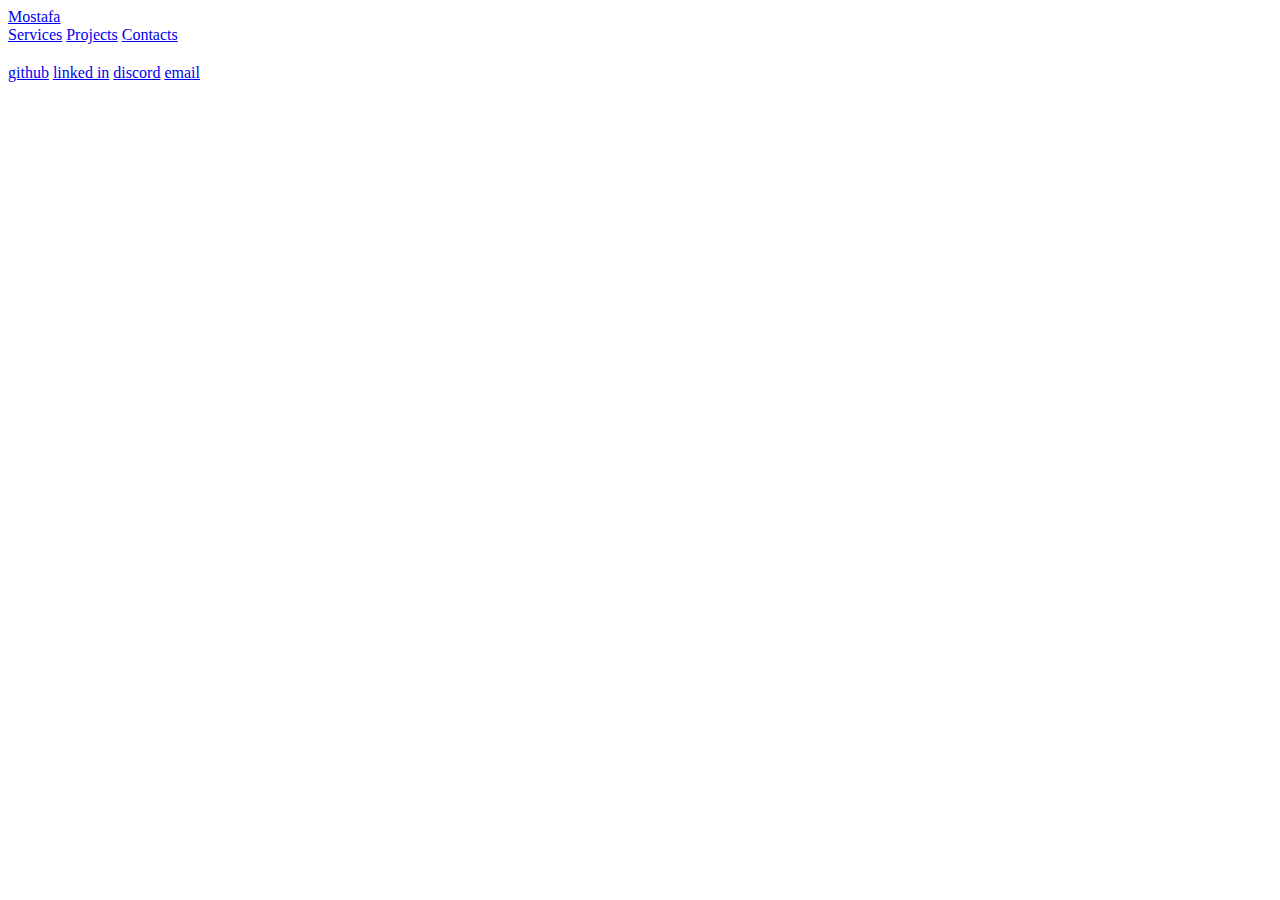
==== index.html @ 02acd8f5 "nothin" ====
<!DOCTYPE html>
<html lang="en">
<head>
    <meta charset="UTF-8">
    <meta name="viewport" content="width=device-width, initial-scale=1.0">
    <link rel="stylesheet" href="style.css">
    <link rel="stylesheet" href="https://cdnjs.cloudflare.com/ajax/libs/font-awesome/6.5.1/css/all.min.css">
    <title>Mostafa Ghobashy</title>
</head>
<body>
    <header>
        <a href="#" class="logo">Mostafa</a>
        <nav class="navigation">
            <a href="#services">Services</a>
            <a href="#projects">Projects</a>
            <a href="#contact">Contacts</a>
        </nav>
    </header>
    <section class="main">
        <div>
            <h2></h2>
            <h3></h3>
            <a href="#projects" class="main-btn"></a>
        </div>
        <div class="social">
            <a href="#github">github</a>
            <a href="#linked_in">linked in</a>
            <a href="#discord">discord</a>
            <a href="#e-mail">email</a>
        </div>
    </section>
</body>
</html>
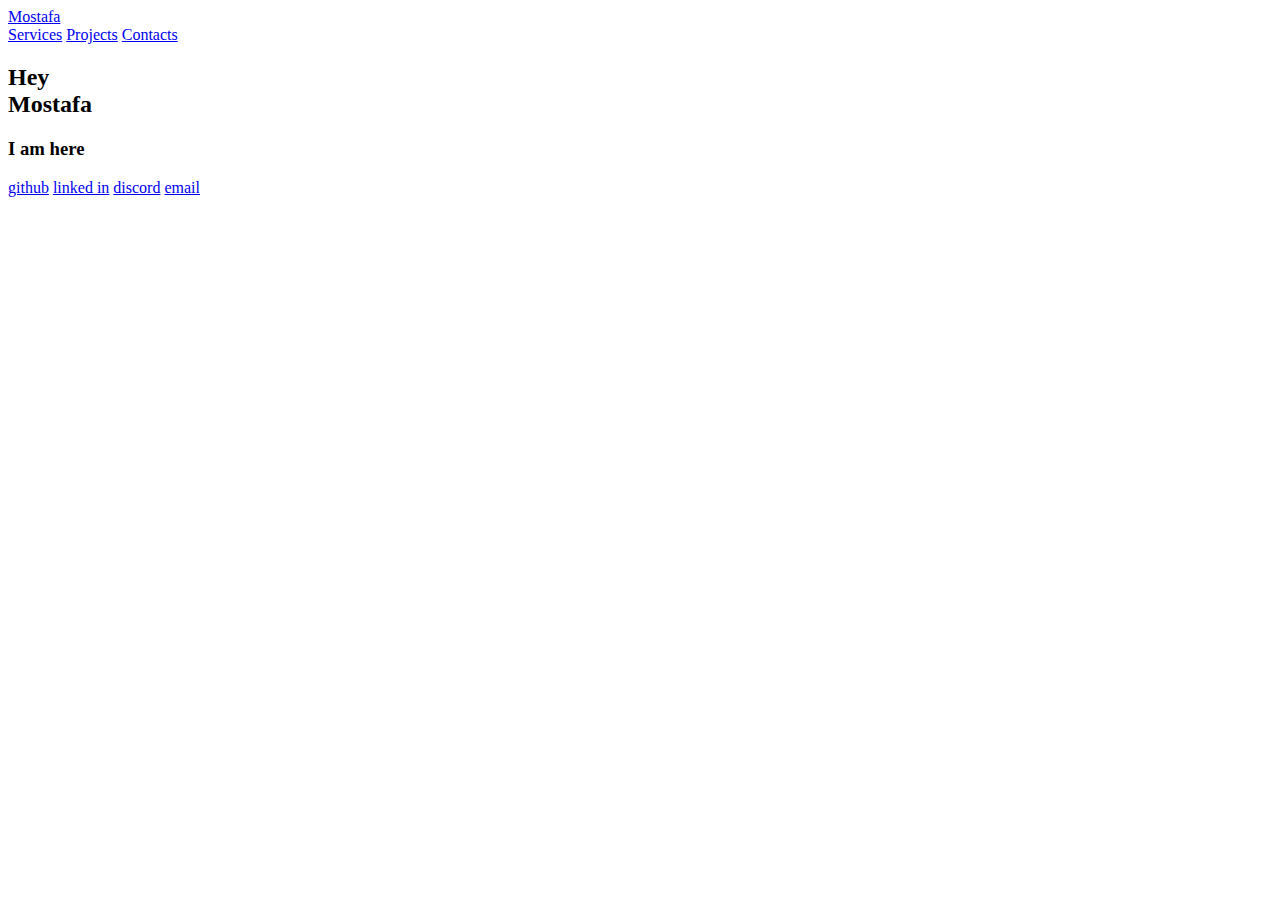
==== commit 093f8366: "test" ====
--- a/index.html
+++ b/index.html
@@ -18,8 +18,8 @@
     </header>
     <section class="main">
         <div>
-            <h2></h2>
-            <h3></h3>
+            <h2>Hey<br><span>Mostafa</span></h2>
+            <h3>I am here</h3>
             <a href="#projects" class="main-btn"></a>
         </div>
         <div class="social">
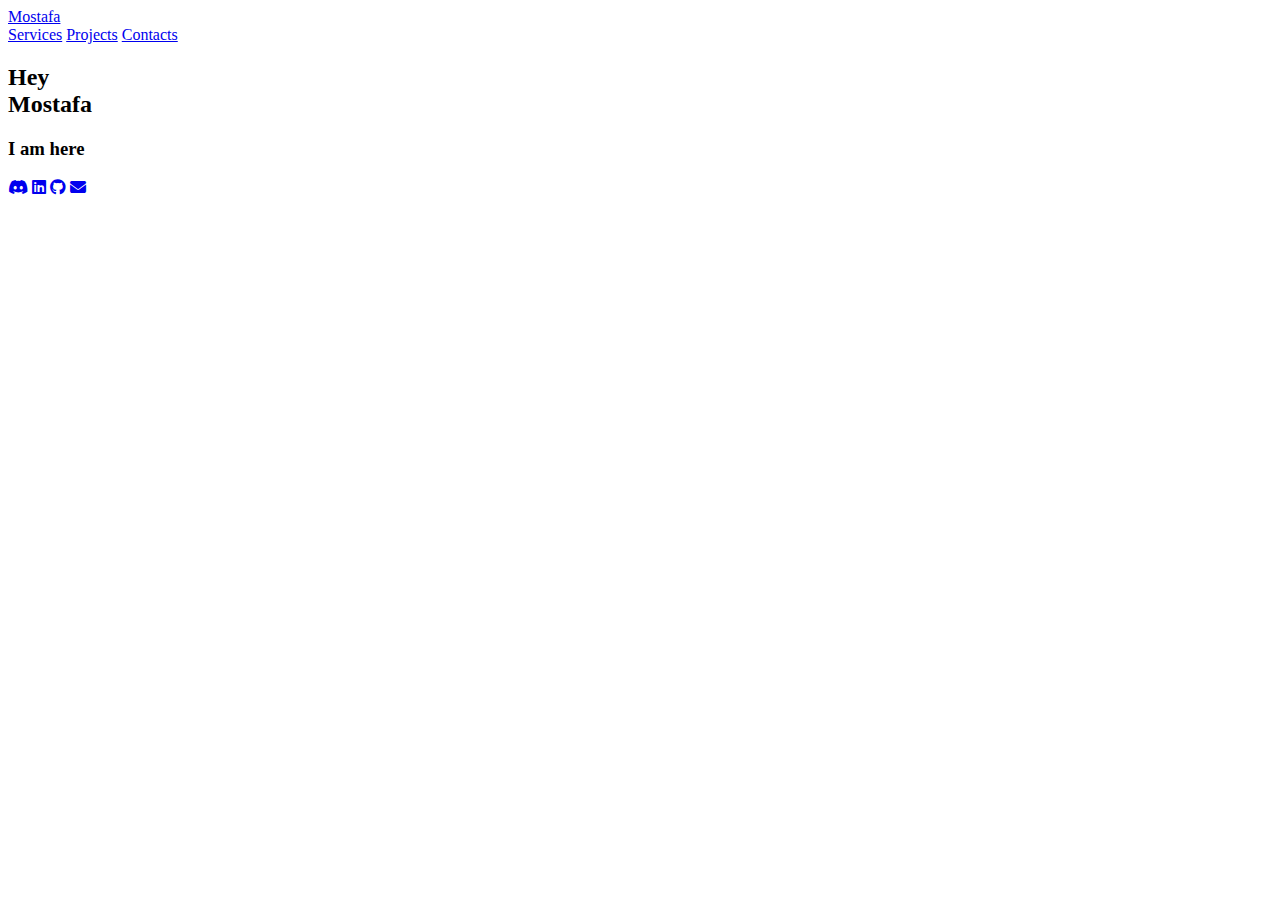
==== commit 1900c33f: "added icons" ====
--- a/index.html
+++ b/index.html
@@ -23,10 +23,10 @@
             <a href="#projects" class="main-btn"></a>
         </div>
         <div class="social">
-            <a href="#github">github</a>
-            <a href="#linked_in">linked in</a>
-            <a href="#discord">discord</a>
-            <a href="#e-mail">email</a>
+            <a href="#github"><i class="fa-brands fa-discord"></i></a>
+            <a href="#linked_in"><i class="fa-brands fa-linkedin"></i></a>
+            <a href="#discord"><i class="fa-brands fa-github"></i></a>
+            <a href="#e-mail"><i class="fa-solid fa-envelope"></i></a>
         </div>
     </section>
 </body>
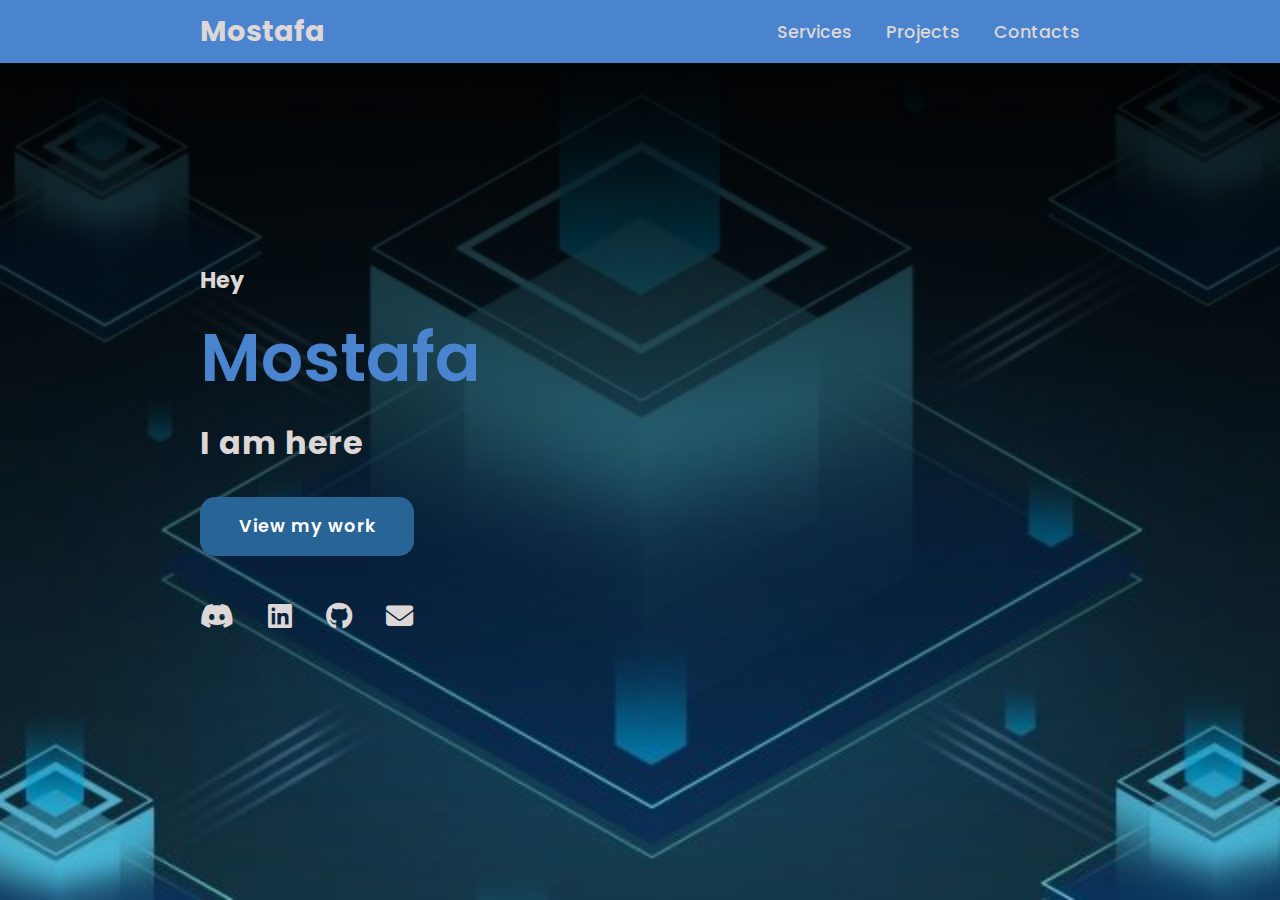
==== commit 612ad625: "finish main" ====
--- a/index.html
+++ b/index.html
@@ -20,13 +20,13 @@
         <div>
             <h2>Hey<br><span>Mostafa</span></h2>
             <h3>I am here</h3>
-            <a href="#projects" class="main-btn"></a>
-        </div>
-        <div class="social">
-            <a href="#github"><i class="fa-brands fa-discord"></i></a>
-            <a href="#linked_in"><i class="fa-brands fa-linkedin"></i></a>
-            <a href="#discord"><i class="fa-brands fa-github"></i></a>
-            <a href="#e-mail"><i class="fa-solid fa-envelope"></i></a>
+            <a href="#projects" class="main-btn">View my work</a>
+            <div class="social">
+                <a href="#github"><i class="fa-brands fa-discord"></i></a>
+                <a href="#linked_in"><i class="fa-brands fa-linkedin"></i></a>
+                <a href="#discord"><i class="fa-brands fa-github"></i></a>
+                <a href="#e-mail"><i class="fa-solid fa-envelope"></i></a>
+            </div>
         </div>
     </section>
 </body>
--- a/style.css
+++ b/style.css
@@ -0,0 +1,112 @@
+@import url('https://fonts.googleapis.com/css2?family=Poppins:ital,wght@0,100;0,200;0,300;0,400;0,500;0,600;0,700;0,800;0,900;1,100;1,200;1,300;1,400;1,500;1,600;1,700;1,800;1,900&display=swap');
+
+:root {
+    --title: #ddd7d7;
+    --black-font: #1F201B;
+    --bg: #14286E;
+    --big-font: #4b84ce;
+}
+
+* {
+    font-family: "Poppins", sans-serif;
+    margin: 0;
+    padding: 0;
+    box-sizing: border-box;
+    scroll-behavior: smooth;
+}
+
+header {
+    background-color: var(--big-font);
+    width: 100%;
+    position: fixed;
+    z-index: 99;
+    display: flex;
+    justify-content: space-between;
+    align-items: center;
+    padding: 10px 200px;
+}
+
+.logo {
+    text-decoration: none;
+    color: var(--title);
+    text-transform: capitalize;
+    font-weight: 700;
+    font-size: 1.8em;
+}
+
+.navigation a {
+    text-decoration: none;
+    color: var(--title);
+    font-size: 1.1em;
+    font-weight: 500;
+    padding-left: 30px  ;
+}
+
+.navigation a:hover {
+    color: rgb(50, 50, 50);
+}
+
+section {
+    padding: 100px 200px;
+}
+
+.main {
+    width: 100%;
+    min-height: 100vh;
+    max-width: 100%;
+    display: flex;
+    align-items: center;
+    /*background: url(res/bg.png);*/
+    background-size: cover;
+    background-position: center;
+    background-image: linear-gradient(black, rgba(0, 0, 0, 0)), url(res/bg.jpg);
+}
+
+.main h2 {
+    font-size: 1.4em;
+    font-weight: 500px;
+    color: var(--title);
+}
+
+.main h2 span {
+    display: inline-block;
+    margin-top: 10px;
+    color: var(--big-font);
+    font-size: 3em;
+    font-weight: 600;
+}
+
+.main h3 {
+    color: var(--title);
+    font-size: 2em;
+    font-weight: 700;
+    letter-spacing: 1px;
+    margin-top: 10px;
+    margin-bottom: 30px;
+}
+
+.main-btn {
+    text-decoration: none;
+    color: white;
+    border-radius: 15px;
+    background-color: rgb(40, 100, 150);
+    font-size: 1.1em;
+    font-weight: 600;
+    display: inline-block;
+    padding: 0.9375em 2.1875em;
+    letter-spacing: 1px;
+    margin-bottom: 40px;
+    transition: 0.7s ease;
+}
+
+.main-btn:hover {
+    background-color: rgb(40, 50, 150);
+    transform: scale(1.1);
+}
+
+.social a {
+    text-decoration: none;
+    color: var(--title);
+    font-size: 1.7em;
+    padding-right: 30px;
+}
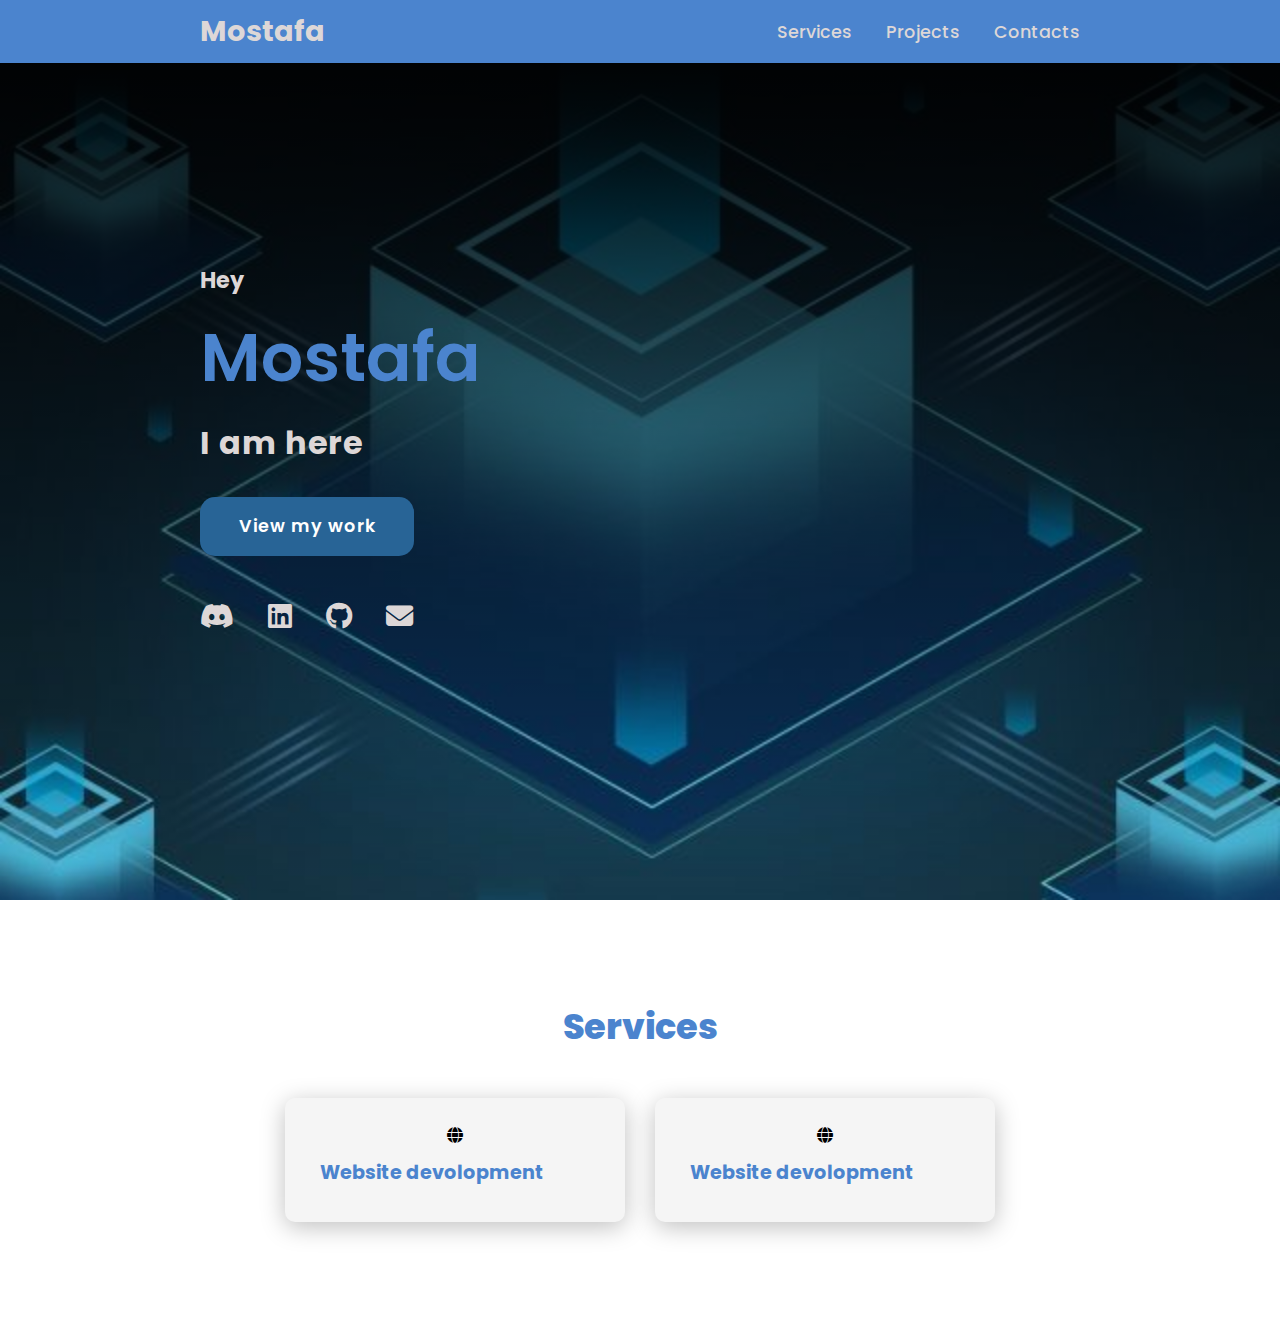
==== commit 10743d26: "finished services styling" ====
--- a/index.html
+++ b/index.html
@@ -22,10 +22,27 @@
             <h3>I am here</h3>
             <a href="#projects" class="main-btn">View my work</a>
             <div class="social">
-                <a href="#github"><i class="fa-brands fa-discord"></i></a>
+                <a href="#discord"><i class="fa-brands fa-discord"></i></a>
                 <a href="#linked_in"><i class="fa-brands fa-linkedin"></i></a>
-                <a href="#discord"><i class="fa-brands fa-github"></i></a>
+                <a href="#github"><i class="fa-brands fa-github"></i></a>
                 <a href="#e-mail"><i class="fa-solid fa-envelope"></i></a>
+            </div>
+        </div>
+    </section>
+    <section class="cards" id="services">
+        <h2 class="title">Services</h2>
+        <div class="content">
+            <div class="card">
+                <div class="icon">
+                    <i class="fa-solid fa-globe"></i>
+                </div>
+                <div class="info"><h3>Website devolopment</h3></div>
+            </div>
+            <div class="card">
+                <div class="icon">
+                    <i class="fa-solid fa-globe"></i>
+                </div>
+                <div class="info"><h3>Website devolopment</h3></div>
             </div>
         </div>
     </section>
--- a/style.css
+++ b/style.css
@@ -5,6 +5,24 @@
     --black-font: #1F201B;
     --bg: #14286E;
     --big-font: #4b84ce;
+}
+
+::-webkit-scrollbar {
+    width: 6px;
+    height: 10px;
+}
+
+::-webkit-scrollbar-track {
+    background-color: #f1f1f1;
+}
+
+::-webkit-scrollbar-thumb {
+    background-color: #888;
+    border-radius: 5px;
+}
+
+::-webkit-scrollbar-thumb:hover {
+    background-color: #555;
 }
 
 * {
@@ -110,3 +128,44 @@
     font-size: 1.7em;
     padding-right: 30px;
 }
+
+.title {
+    display: flex;
+    justify-content: center;
+    color: var(--big-font);
+    font-size: 2.2em;
+    font-weight: 800;
+    margin-bottom: 30px;
+}
+
+.content {
+    display: flex;
+    justify-content: center;
+    flex-direction: row;
+    flex-wrap: wrap;
+}
+
+.card {
+    background-color: whitesmoke;
+    width: 21.25em;
+    box-shadow: 0 5px 25px rgba(1, 1, 1, 25%);
+    border-radius: 10px;
+    padding: 25px;
+    margin: 15px;
+    transition: 0.7s ease;
+}
+
+.card:hover {
+    transform: scale(1.1);
+}
+
+.icon {
+    text-align: center;
+}
+
+.info h3 {
+    color: var(--big-font);
+    font-size: 1.2em;
+    font-weight: 700;
+    margin: 10px;
+}
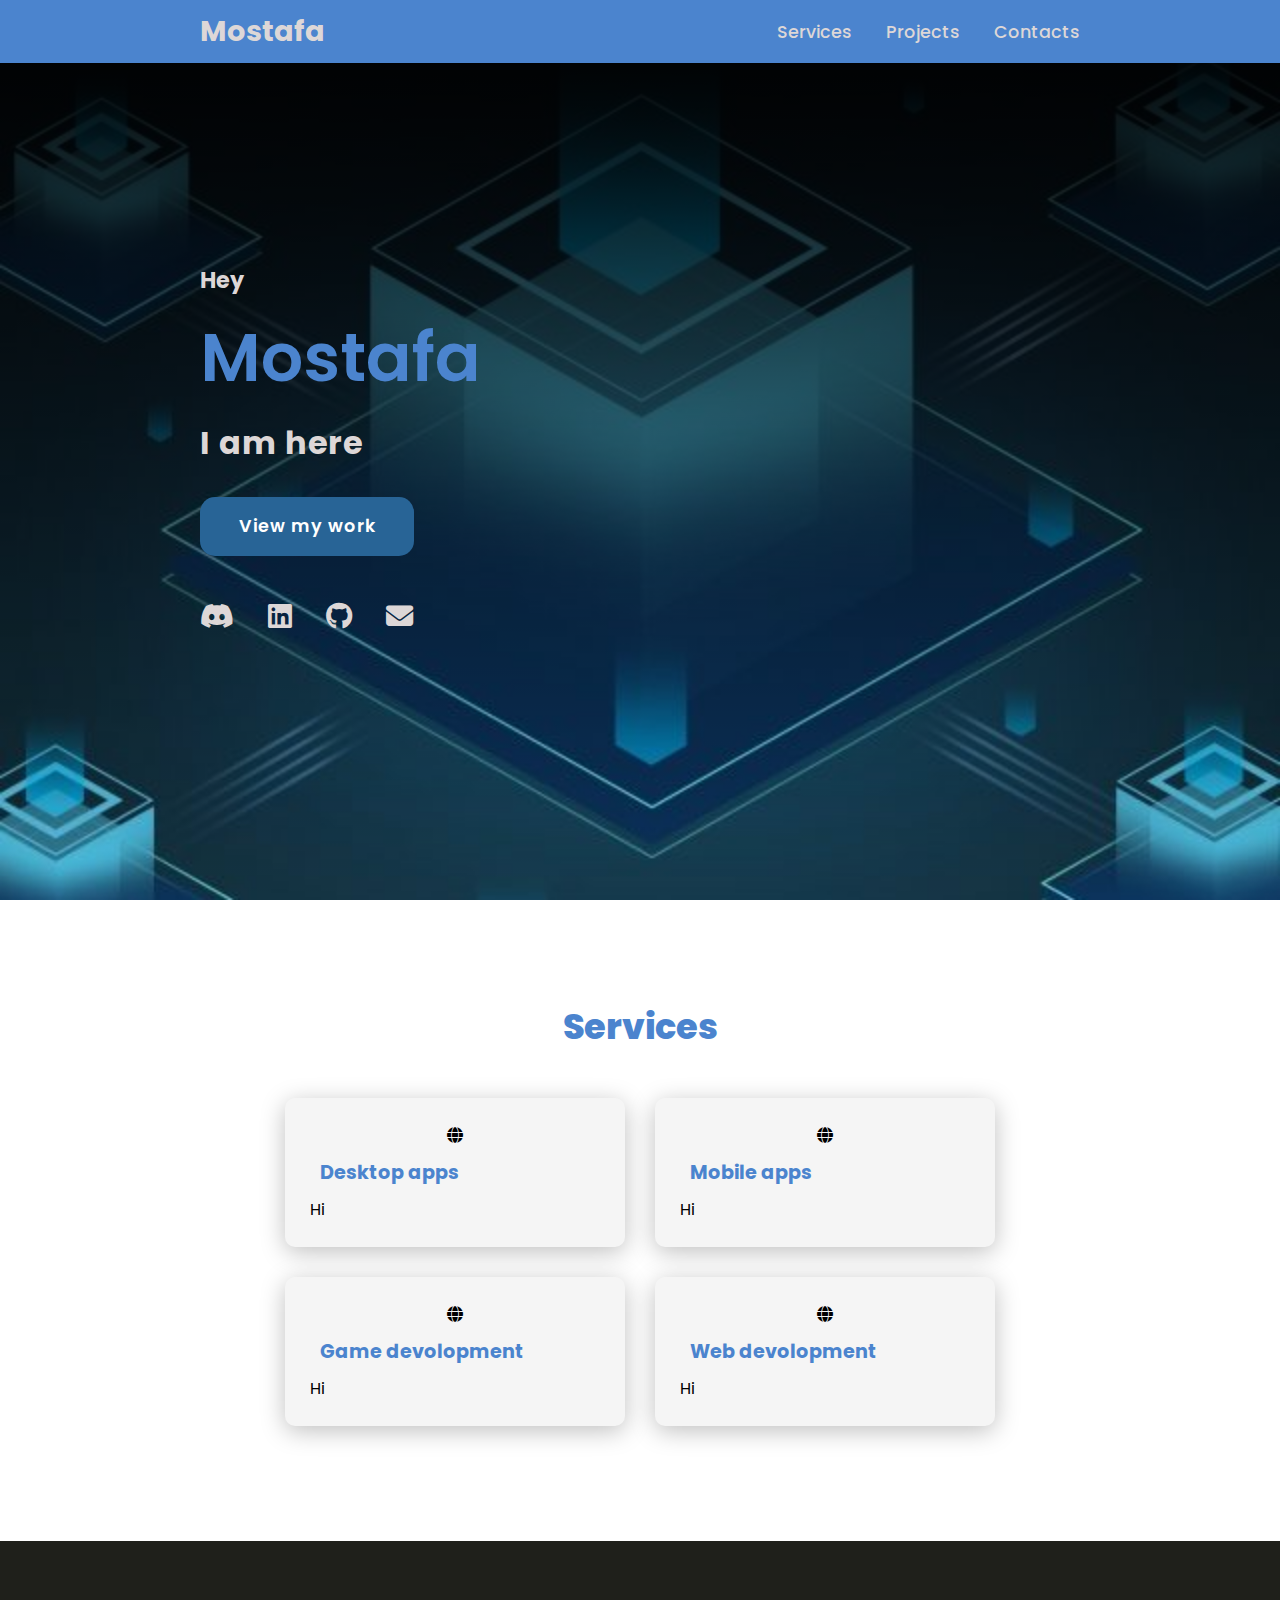
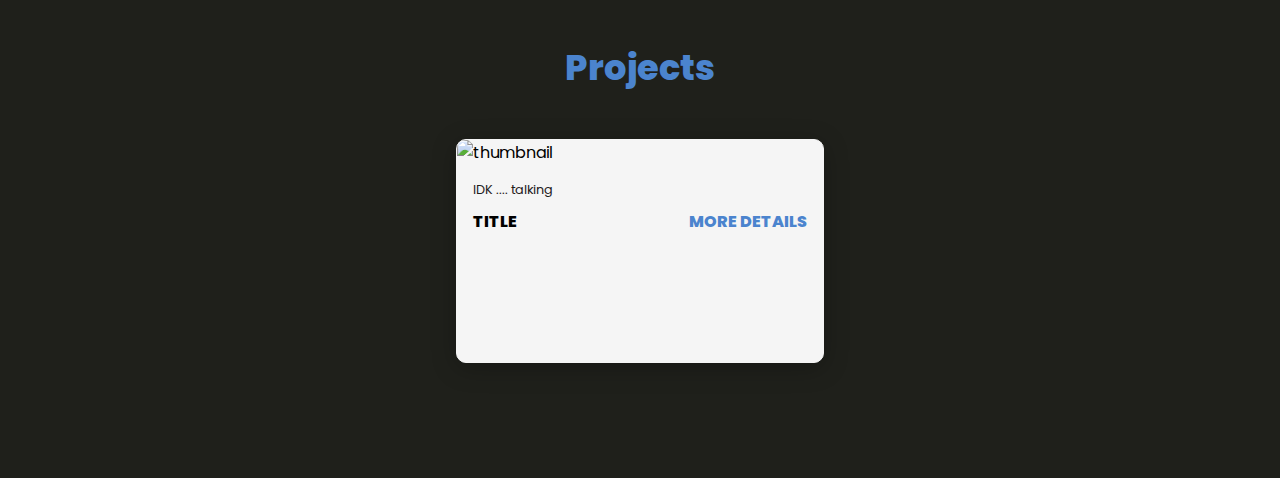
==== commit a8c7e6bf: "finished projects" ====
--- a/index.html
+++ b/index.html
@@ -36,13 +36,52 @@
                 <div class="icon">
                     <i class="fa-solid fa-globe"></i>
                 </div>
-                <div class="info"><h3>Website devolopment</h3></div>
+                <div class="info">
+                    <h3>Desktop apps</h3>
+                    <p>Hi</p>
+                </div>
             </div>
             <div class="card">
                 <div class="icon">
                     <i class="fa-solid fa-globe"></i>
                 </div>
-                <div class="info"><h3>Website devolopment</h3></div>
+                <div class="info">
+                    <h3>Mobile apps</h3>
+                    <p>Hi</p>
+                </div>
+            </div>
+            <div class="card">
+                <div class="icon">
+                    <i class="fa-solid fa-globe"></i>
+                </div>
+                <div class="info">
+                    <h3>Game devolopment</h3>
+                    <p>Hi</p>
+                </div>
+            </div>
+            <div class="card">
+                <div class="icon">
+                    <i class="fa-solid fa-globe"></i>
+                </div>
+                <div class="info">
+                    <h3>Web devolopment</h3>
+                    <p>Hi</p>
+                </div>
+            </div>
+        </div>
+    </section>
+    <section class="projects" id="projects">
+        <h2 class="title" id="projects">Projects</h2>
+        <div class="content">
+            <div class="project-card">
+                <div class="thumbnail"><img src="res/bg.png" alt="thumbnail"></div>
+                <div class="project-info">
+                    <p class="project-category">IDK .... talking</p>
+                    <strong class="project-title">
+                        <span>Title</span>
+                        <a href="#" class="more-det">More details</a>
+                    </strong>
+                </div>
             </div>
         </div>
     </section>
--- a/style.css
+++ b/style.css
@@ -169,3 +169,62 @@
     font-weight: 700;
     margin: 10px;
 }
+
+.projects {
+    background-color: var(--black-font);
+}
+
+.project-card {
+    background-color: whitesmoke;
+    border: 1px solid whitesmoke;
+    min-height: 14em;
+    width: 23em;
+    overflow: hidden;
+    box-shadow: 0 5px 25px rgba(1, 1, 1, 25%);
+    border-radius: 10px;
+    margin: 15px;
+    transition: 0.7s ease;
+}
+
+.projects .content {
+    margin-top: 30px;
+}
+
+.project-card:hover {
+    transform: scale(1.1);
+}
+
+.project-card:hover .thumbnail img {
+    opacity: 0.9;
+}
+
+.thumbnail img {
+    width: 100%;
+    transition: 0.7s ease;
+}
+
+.project-info {
+    padding: 1em;
+}
+
+.project-category {
+    font-size: 0.8em;
+    color: var(--black-font);
+}
+
+.project-title {
+    display: flex;
+    justify-content: space-between;
+    text-transform: uppercase;
+    margin-top: 10px;
+    font-weight: 800;
+}
+
+.more-det {
+    text-decoration: none;
+    color: var(--big-font);
+}
+
+.more-det:hover {
+    color: var(--black-font);
+}
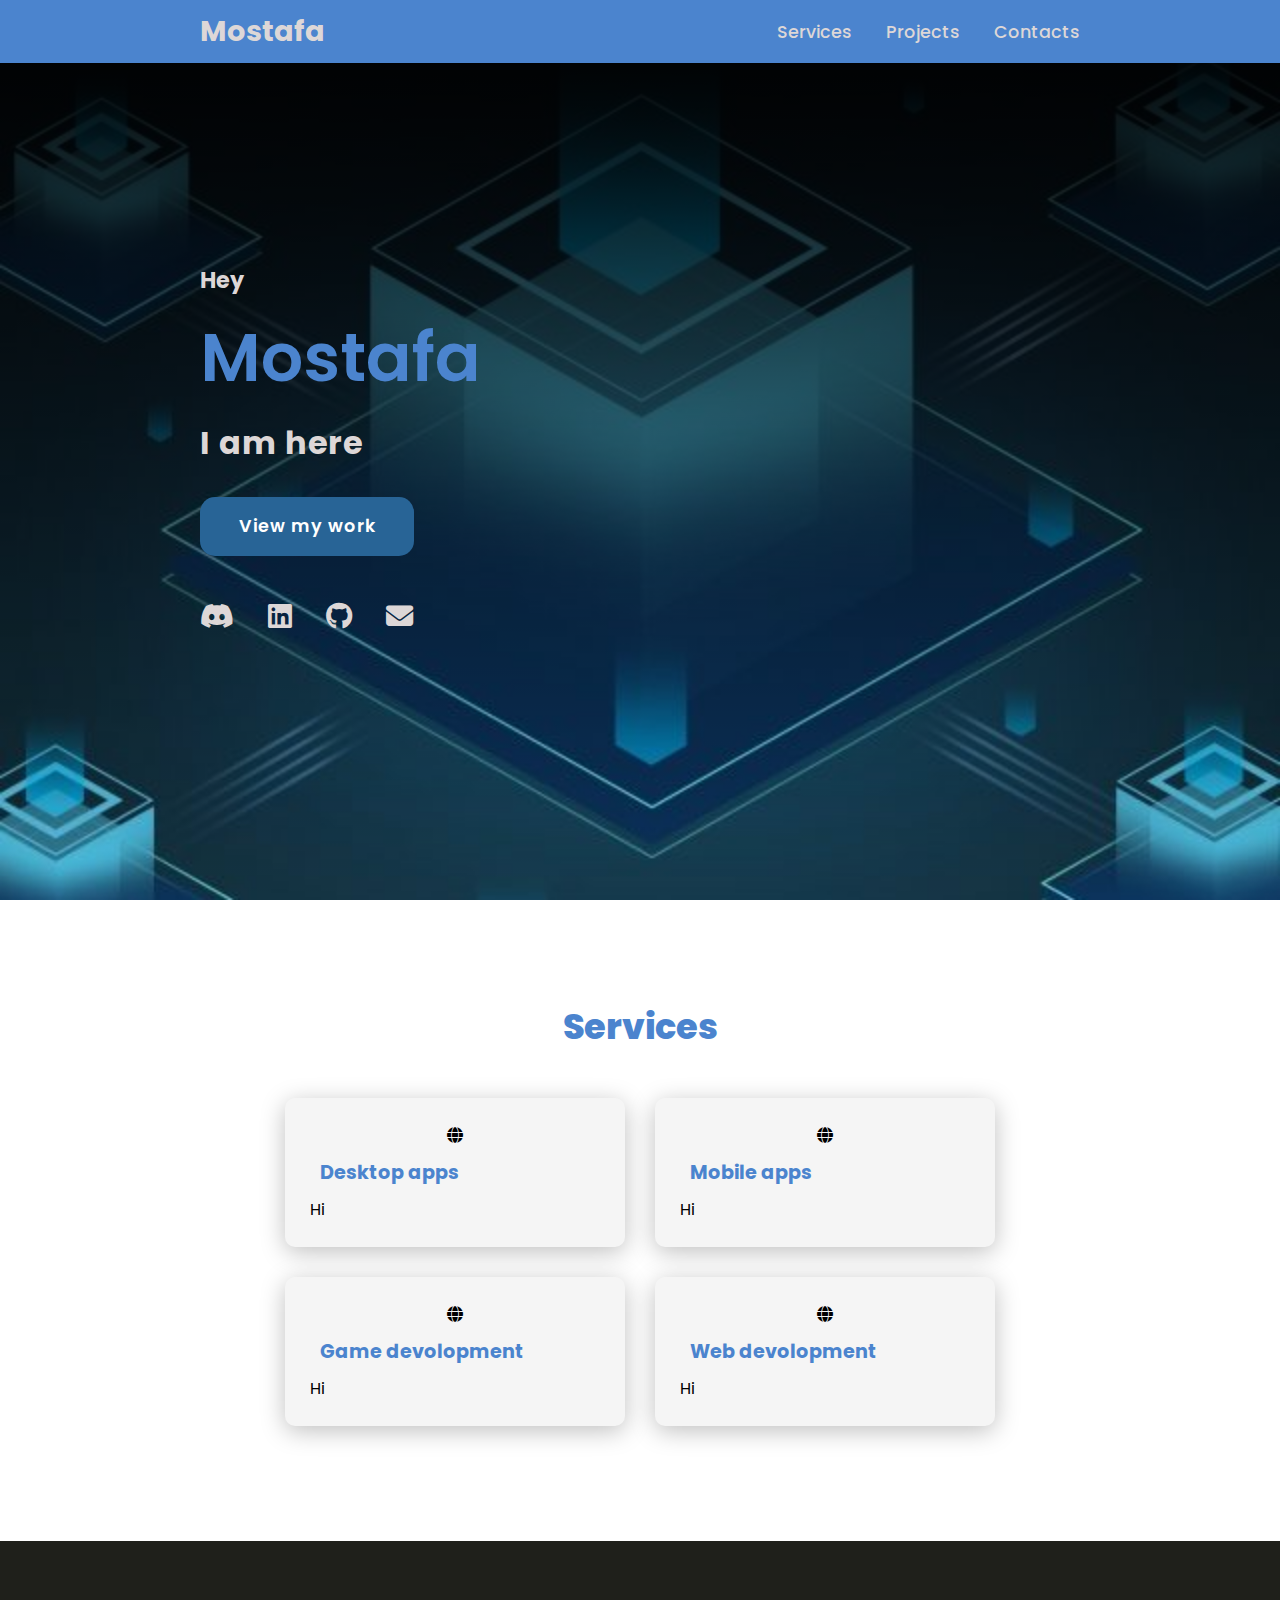
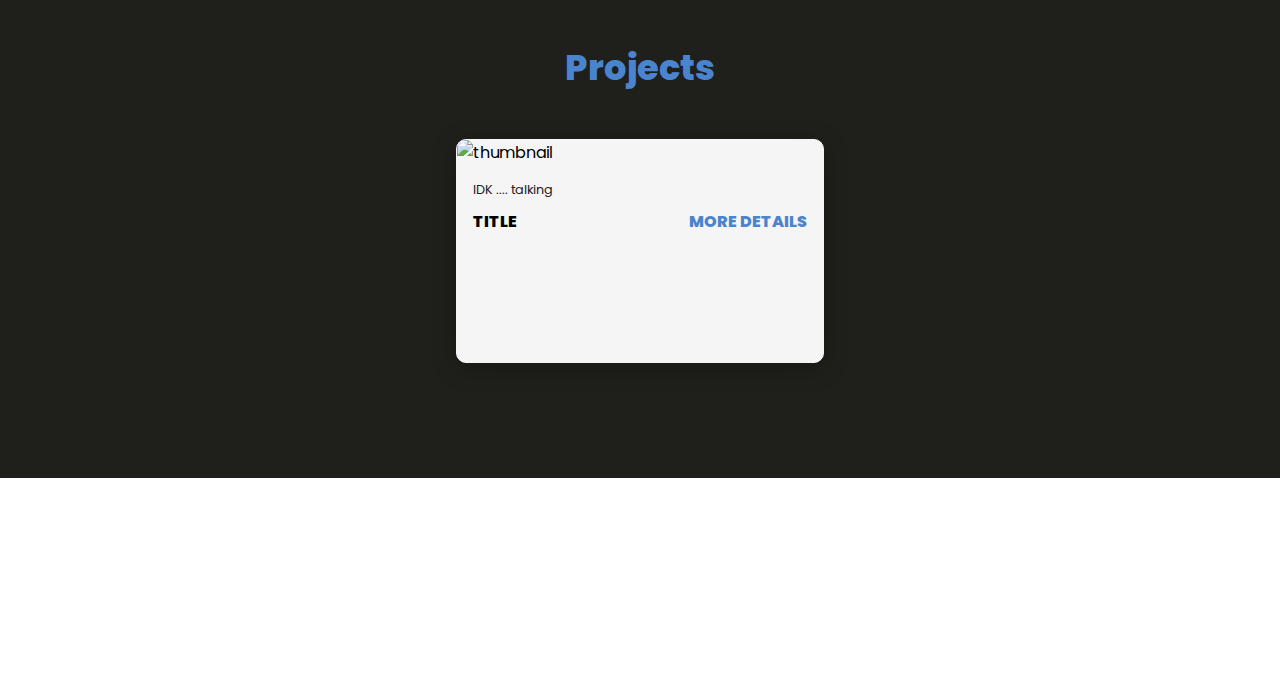
==== commit a34772fc: "started contacts" ====
--- a/index.html
+++ b/index.html
@@ -13,7 +13,7 @@
         <nav class="navigation">
             <a href="#services">Services</a>
             <a href="#projects">Projects</a>
-            <a href="#contact">Contacts</a>
+            <a href="#contacta">Contacts</a>
         </nav>
     </header>
     <section class="main">
@@ -85,5 +85,7 @@
             </div>
         </div>
     </section>
+
+    <section class="cards-contact" id="contacts"></section>
 </body>
 </html>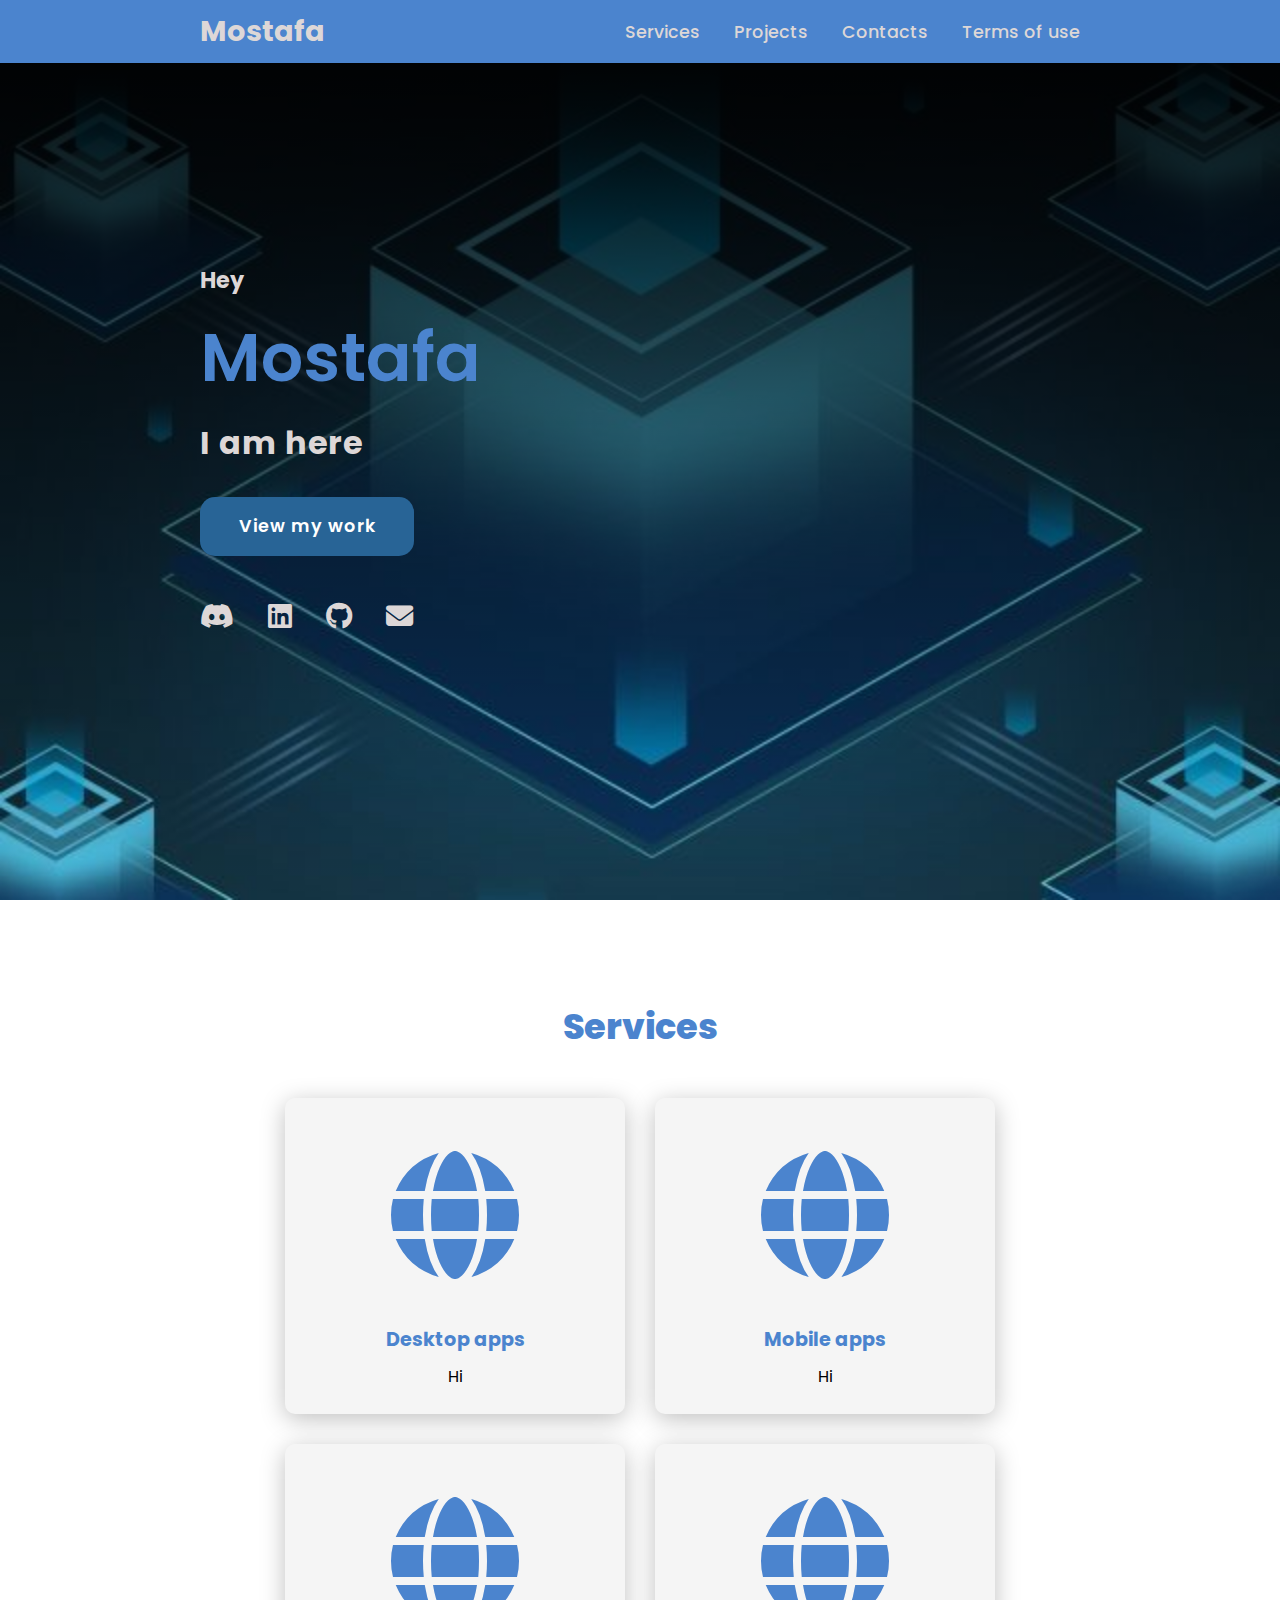
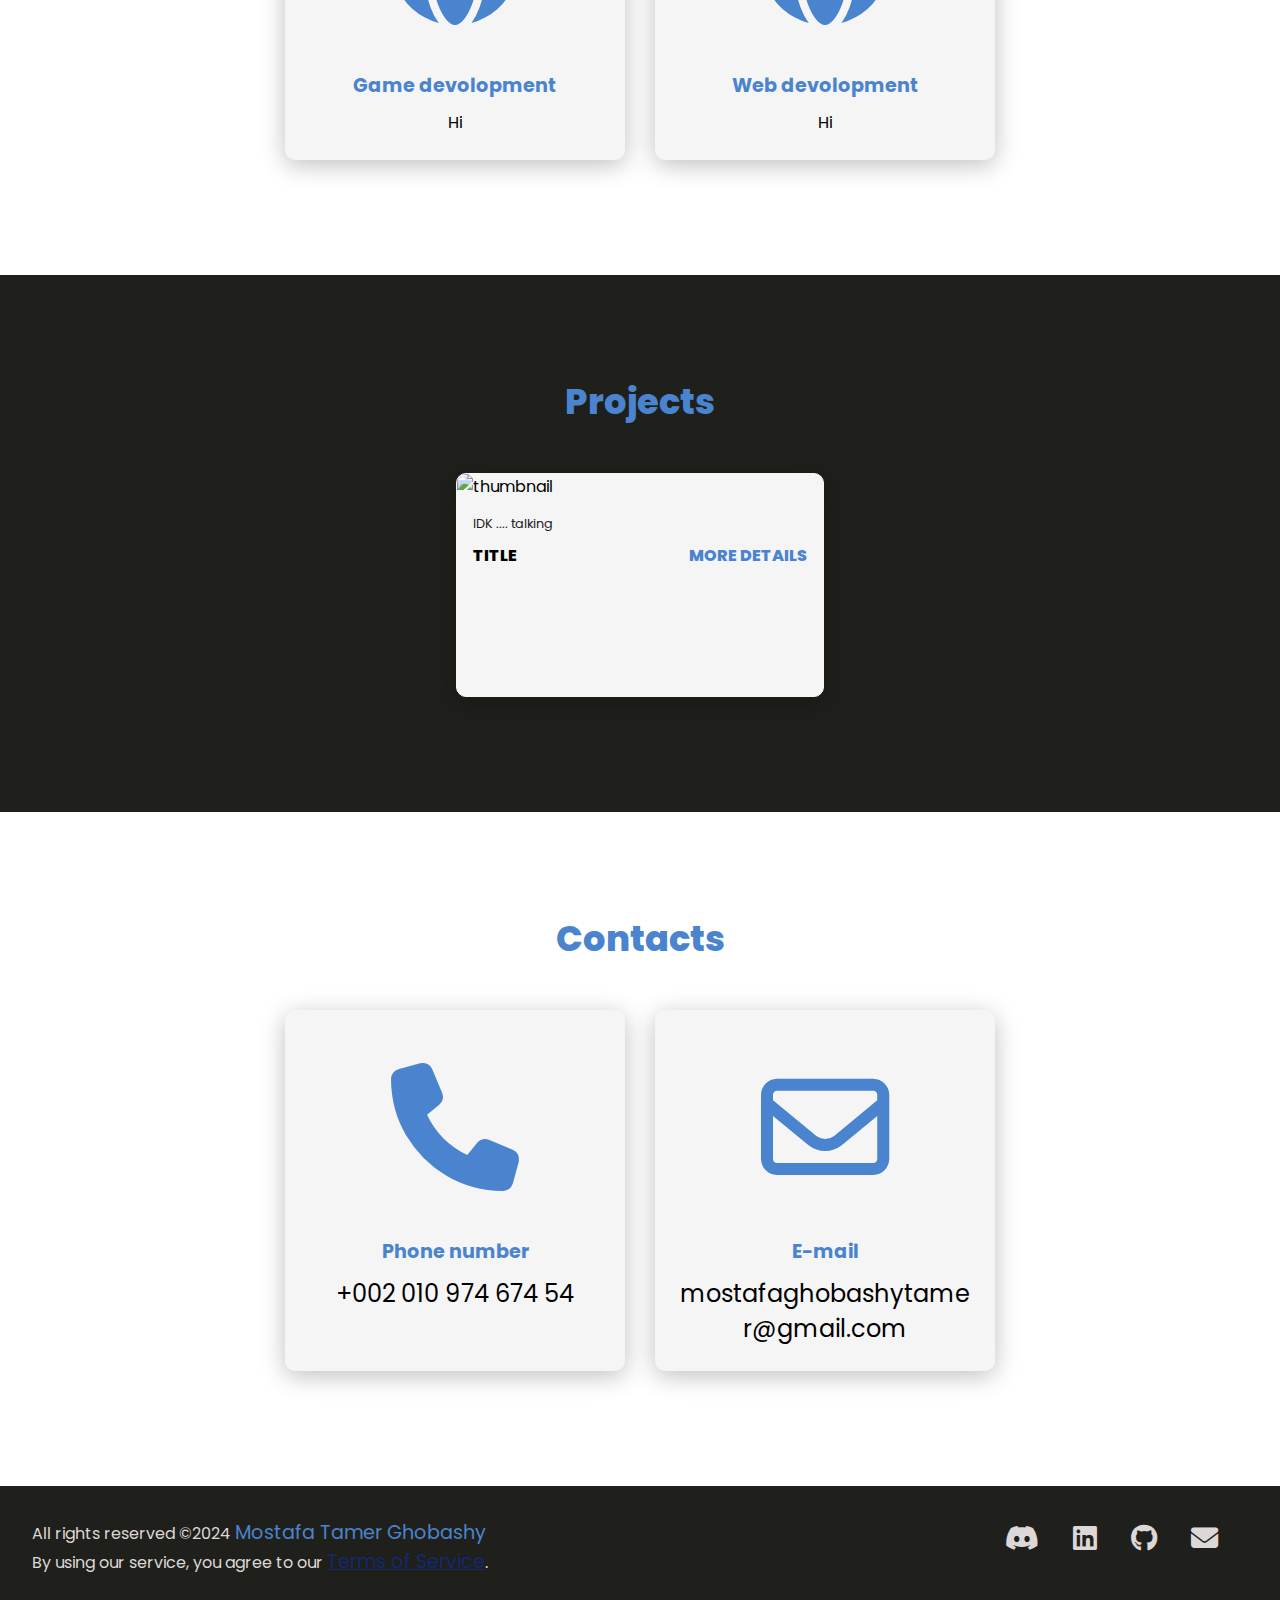
==== commit 8633da9e: "finished it all" ====
--- a/index.html
+++ b/index.html
@@ -13,7 +13,8 @@
         <nav class="navigation">
             <a href="#services">Services</a>
             <a href="#projects">Projects</a>
-            <a href="#contacta">Contacts</a>
+            <a href="#contacts">Contacts</a>
+            <a href="#terms">Terms of use</a>
         </nav>
     </header>
     <section class="main">
@@ -85,7 +86,39 @@
             </div>
         </div>
     </section>
-
-    <section class="cards-contact" id="contacts"></section>
+    <section class="cards-contact" id="contacts">
+        <h2 class="title">Contacts</h2>
+        <div class="content">
+            <div class="card">
+                <div class="icon">
+                    <i class="fa-solid fa-phone"></i>
+                </div>
+                <div class="info">
+                    <h3>Phone number</h3>
+                    <p class="contacts-info">+002 010 974 674 54</p>
+                </div>
+            </div>
+            <div class="card">
+                <div class="icon">
+                    <i class="fa-regular fa-envelope"></i>
+                </div>
+                <div class="info">
+                    <h3>E-mail</h3>
+                    <p class="contacts-info">mostafaghobashytamer@gmail.com</p>
+                </div>
+            </div>
+        </div>
+    </section>
+    <footer class="footer" id="#footer">
+        <div>
+            <p>All rights reserved &copy;2024 <span>Mostafa Tamer Ghobashy</span><p>By using our service, you agree to our <a href="terms.html" id="terms">Terms of Service</a>.</p></p>
+        </div>
+            <div class="social">
+                <a href="#discord"><i class="fa-brands fa-discord"></i></a>
+                <a href="#linked_in"><i class="fa-brands fa-linkedin"></i></a>
+                <a href="#github"><i class="fa-brands fa-github"></i></a>
+                <a href="#e-mail"><i class="fa-solid fa-envelope"></i></a>
+            </div>
+    </footer>
 </body>
 </html>--- a/style.css
+++ b/style.css
@@ -161,6 +161,12 @@
 
 .icon {
     text-align: center;
+    color: var(--big-font);
+    font-size: 8em;
+}
+
+.info {
+    text-align: center;
 }
 
 .info h3 {
@@ -228,3 +234,61 @@
 .more-det:hover {
     color: var(--black-font);
 }
+
+.contacts-info {
+    font-size: 1.5em;
+    word-wrap: break-word;
+}
+
+.footer {
+    background-color: var(--black-font);
+    color: var(--title);
+    padding: 2em;
+    display: flex;
+    justify-content: space-between;
+}
+
+.footer div p span {
+    color: var(--big-font);
+    font-size: 1.2em;
+}
+
+#terms {
+    color: var(--bg);
+    font-size: 1.2em;
+}
+
+#terms:hover {
+    color: var(--title);
+}
+
+@media (max-width:1203px) {
+    header {
+        padding: 12px 20px;
+    }
+
+    .navigation a {
+        padding-left: 10px;
+    }
+
+    .title {
+        font-size: 1.8em;
+    }
+
+    section {
+        padding: 80px 20px;
+    }
+
+    .main h2 {
+        font-size: 1em;
+    }
+
+    .main h3 {
+        font-size: 1.6em;
+    }
+
+    .content {
+        flex-direction: column;
+        align-items: center;
+    }
+}
